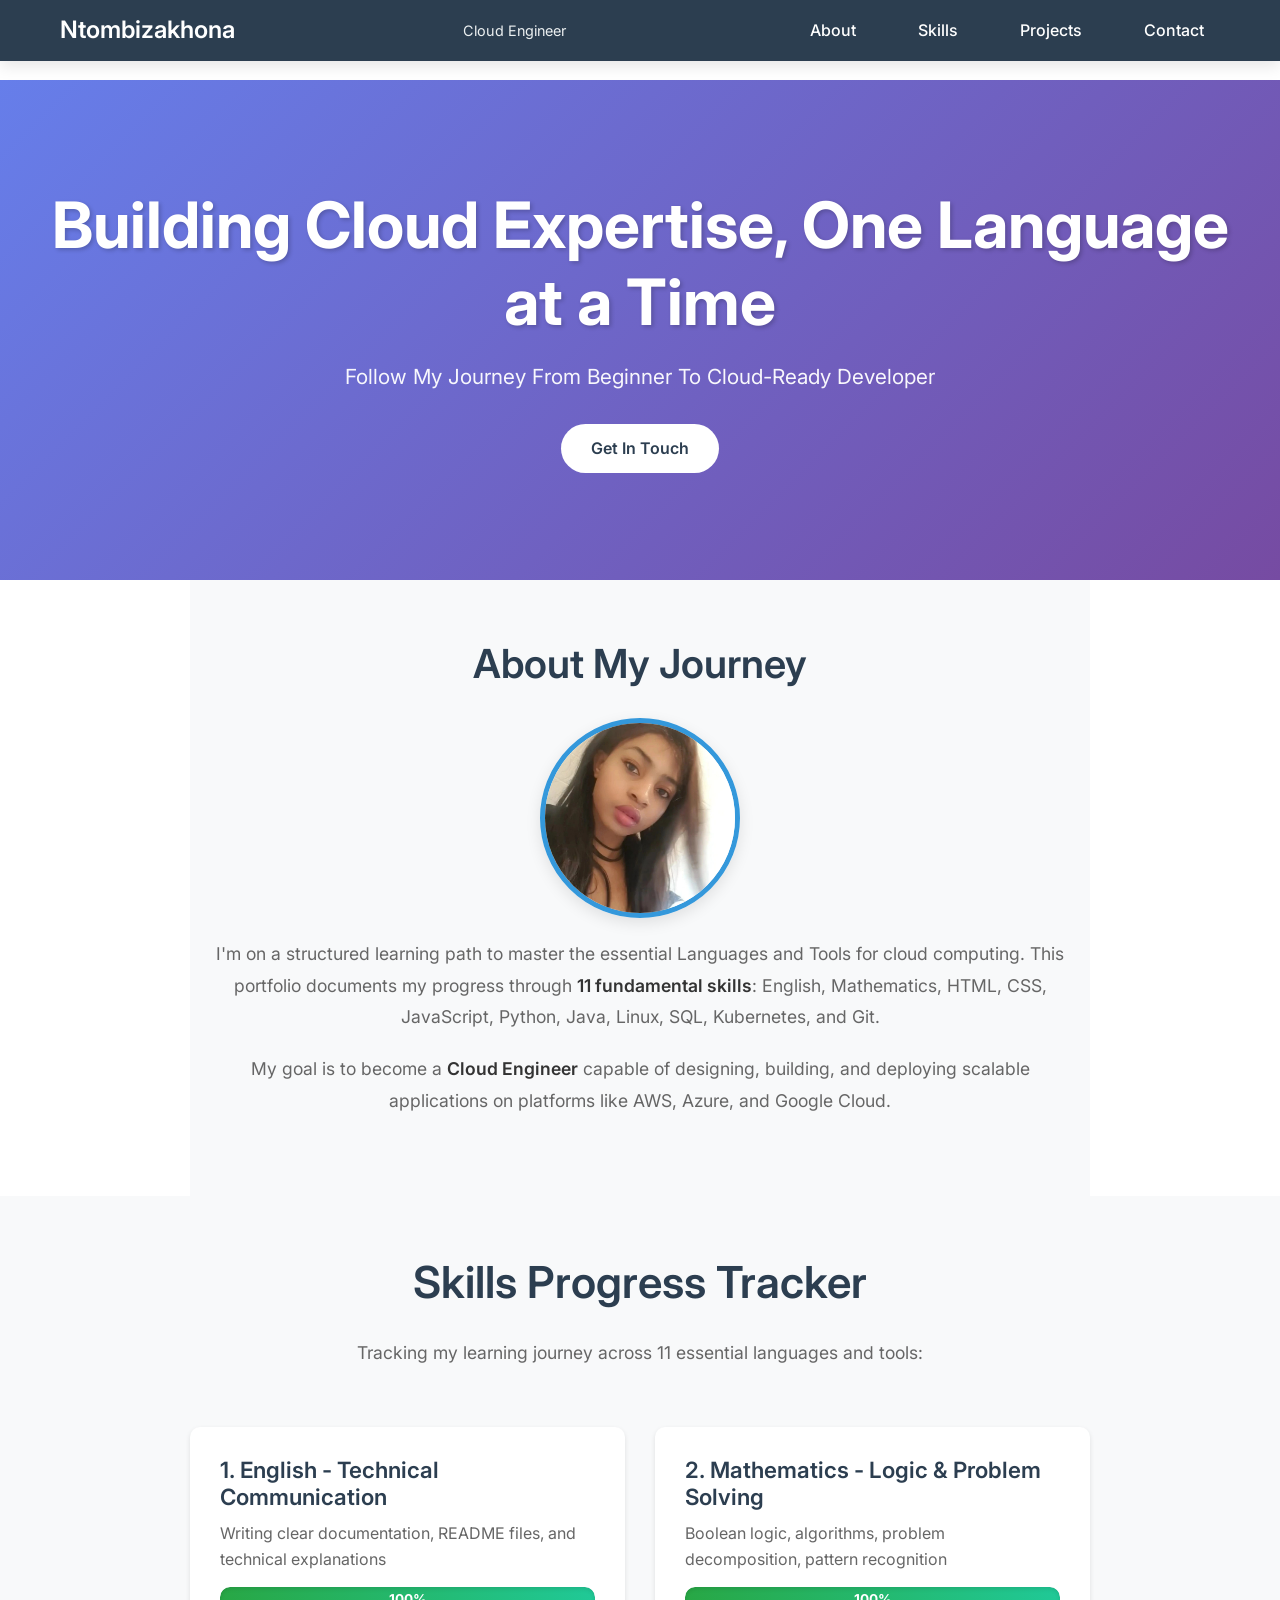
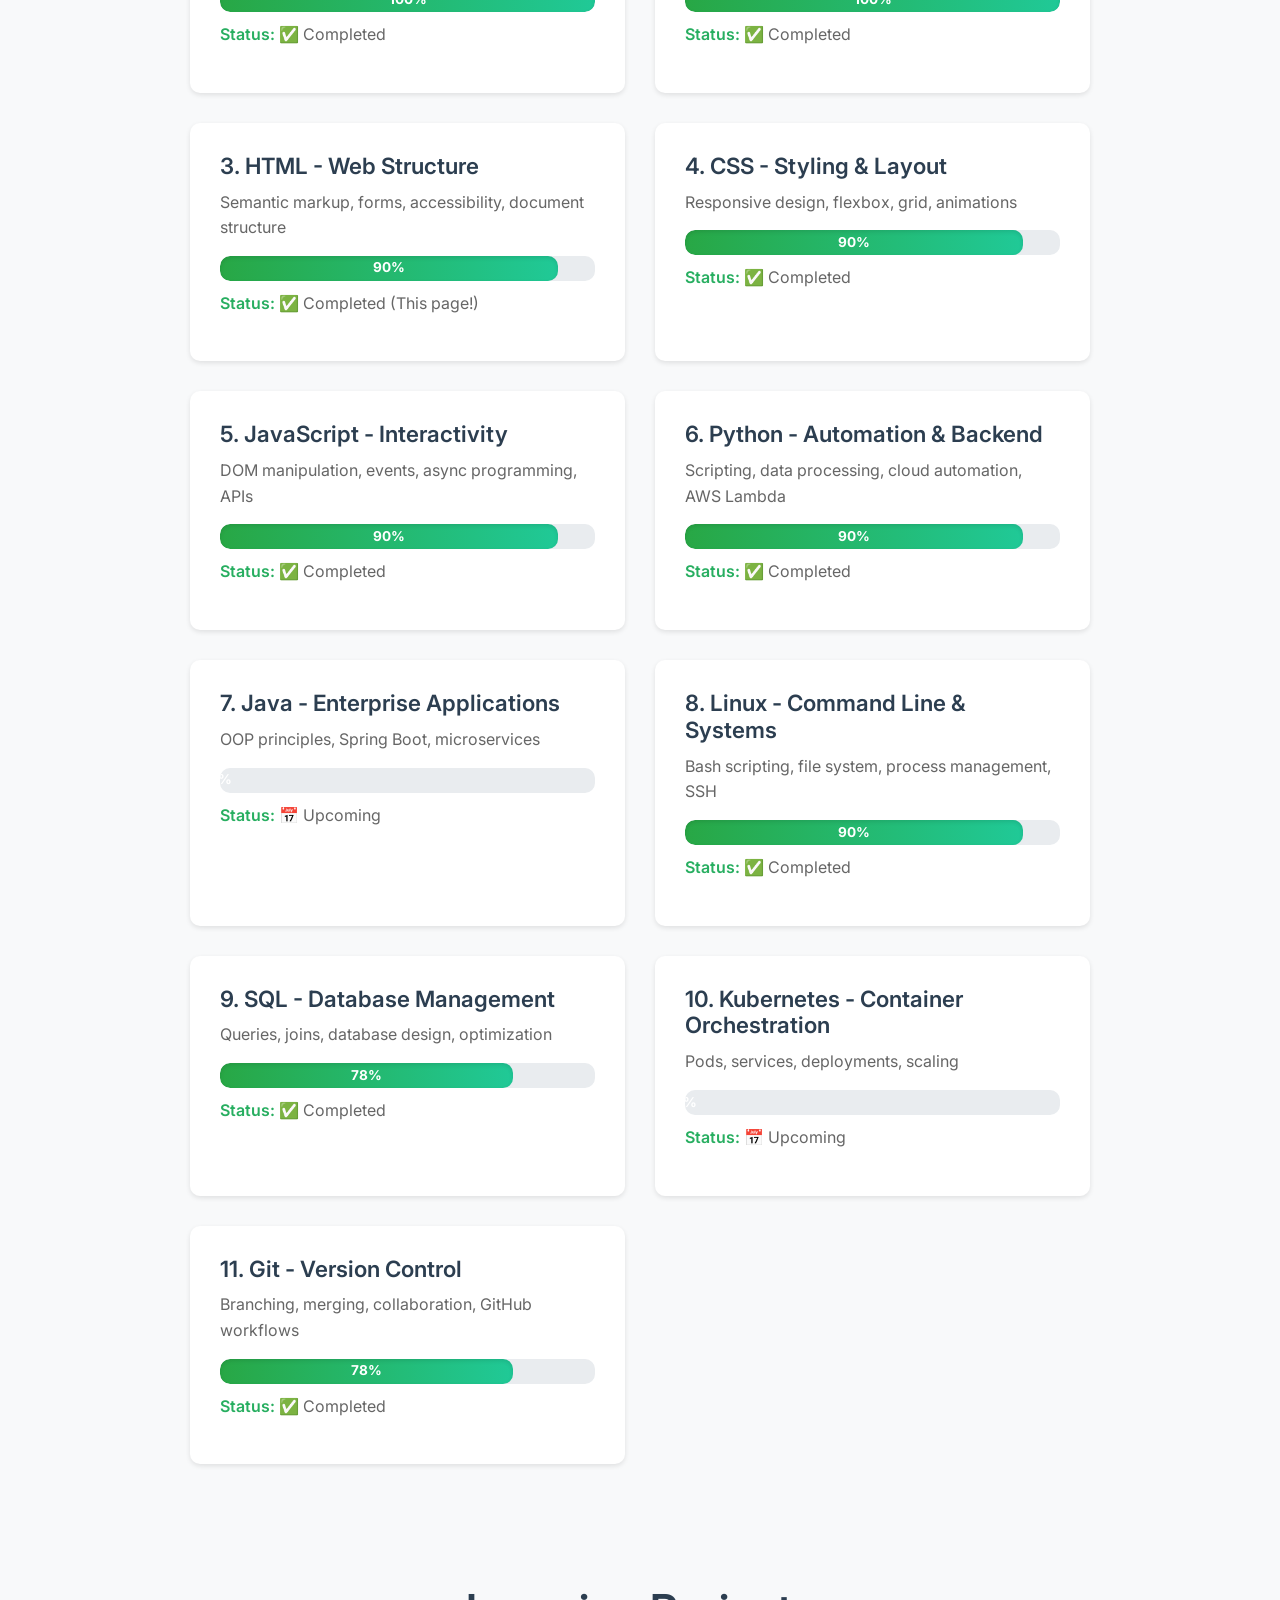
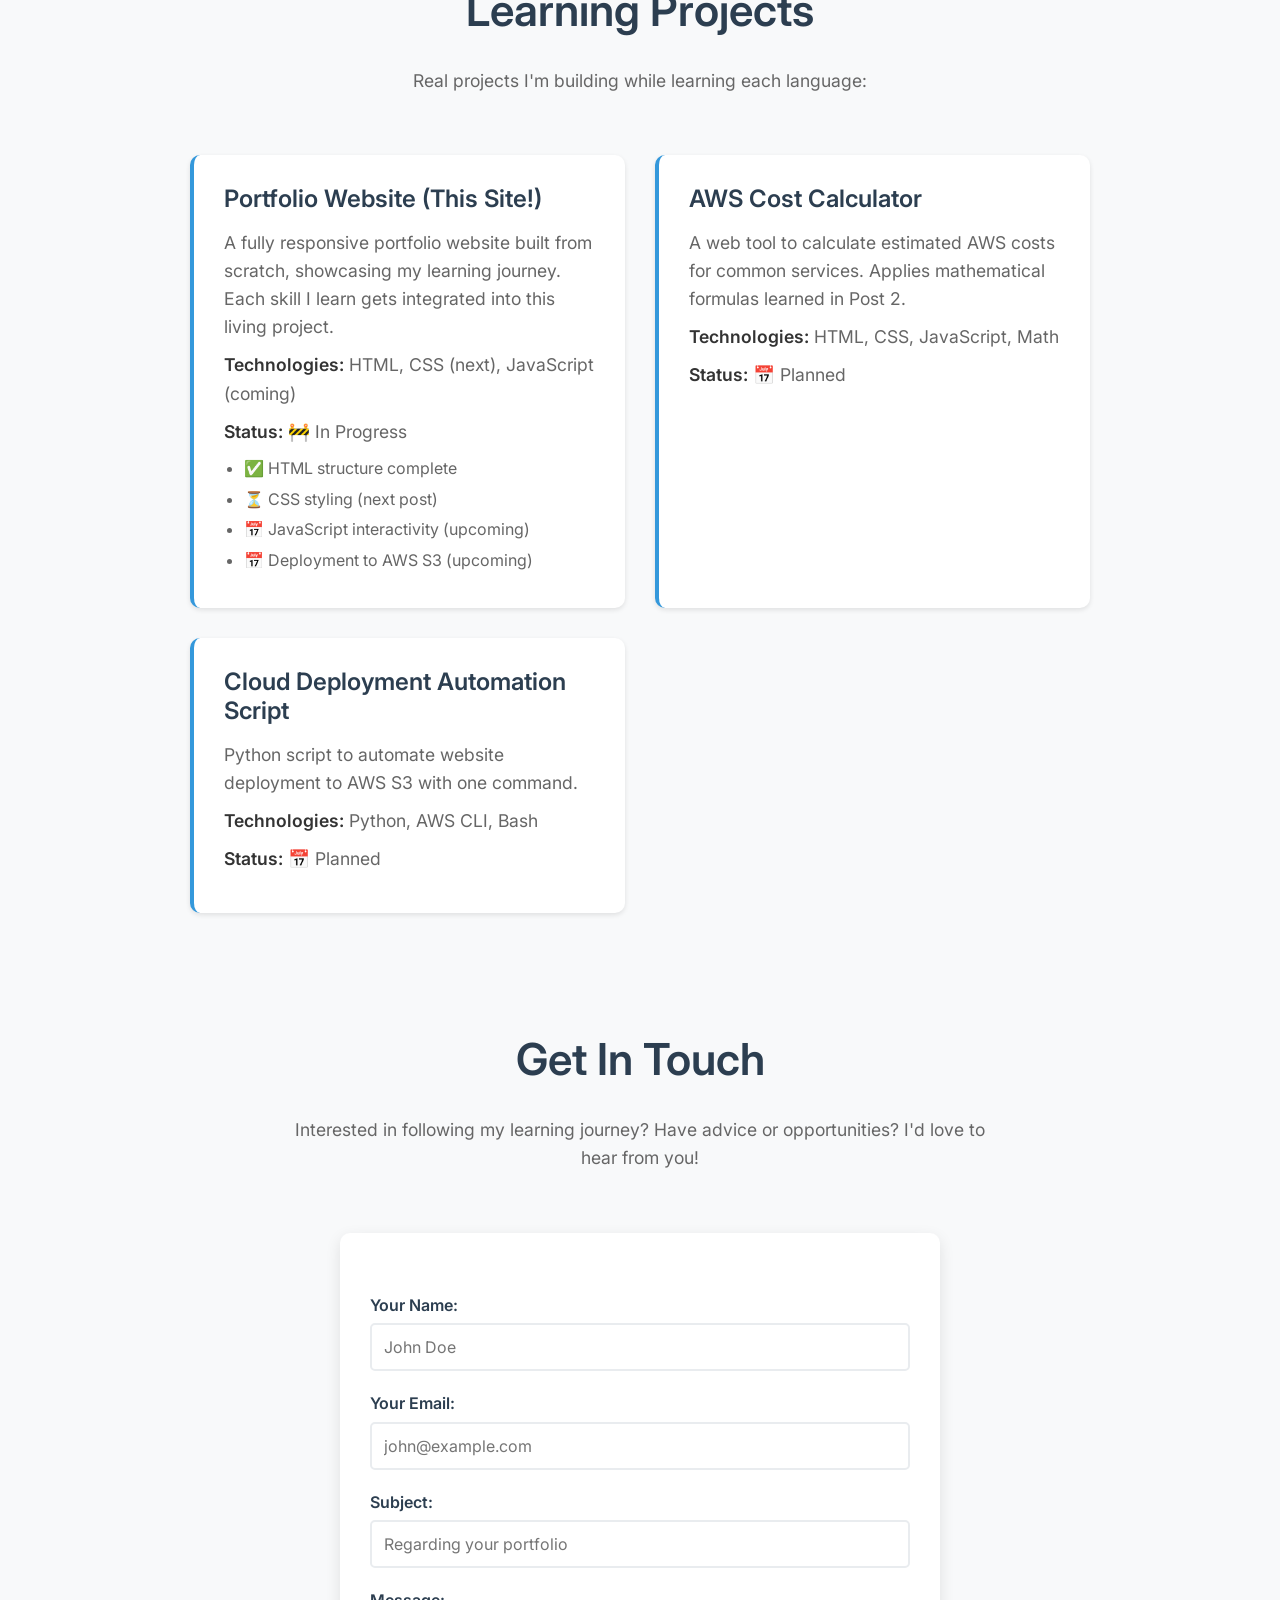
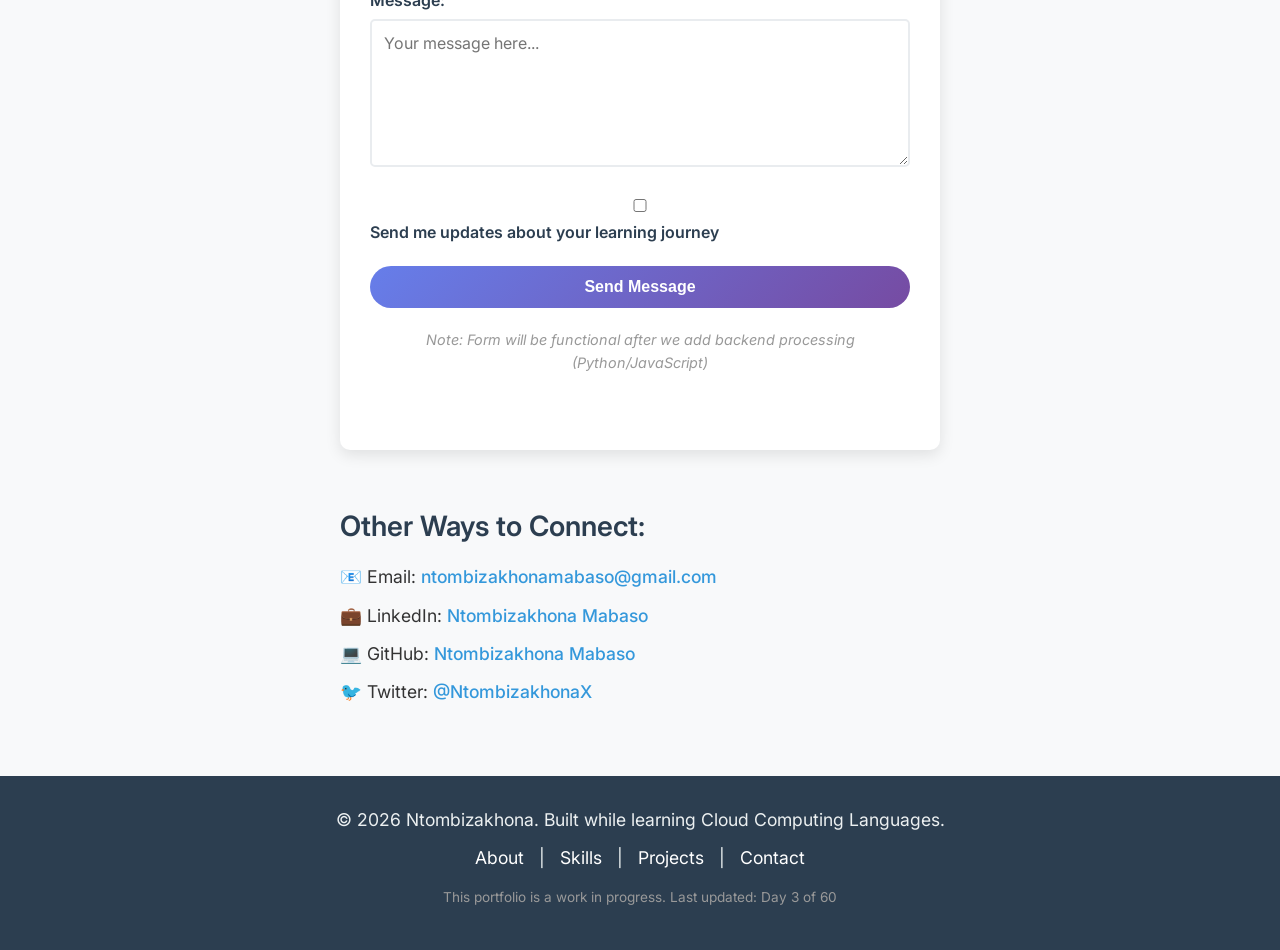
==== frontend/index.html @ 3ef0abd0 "Add backend and frontend for deployment" ====
<!DOCTYPE html>
<html lang="en">
<head>
    <meta charset="UTF-8">
    <meta name="viewport" content="width=device-width, initial-scale=1.0">
    <title>Ntombizakhona - Cloud Engineer Portfolio</title>
    <meta name="description" content="Portfolio showcasing my journey learning cloud computing and essential programming languages">
    <meta charset="UTF-8">
    <meta name="viewport" content="width=device-width, initial-scale=1.0">
    <title>Ntombizakhona - Cloud Developer Portfolio</title> 
    <!-- Link to CSS file -->
    <link rel="stylesheet" href="css/styles.css">
    <link rel="preconnect" href="https://fonts.googleapis.com">
    <link rel="preconnect" href="https://fonts.gstatic.com" crossorigin>
    <link href="https://fonts.googleapis.com/css2?family=Inter:wght@400;500;600;700&display=swap" rel="stylesheet">
    <link rel="icon" type="image/png" href="/images/favicon.png">
</head>
<body>
    
    <!-- Navigation Header -->
    <header>
        <nav>
            <h1>Ntombizakhona</h1>
            <p>Cloud Engineer</p>
            <ul>
                <li><a href="#about">About</a></li>
                <li><a href="#skills">Skills</a></li>
                <li><a href="#projects">Projects</a></li>
                <li><a href="#contact">Contact</a></li>
            </ul>
        </nav>
    </header>

    <!-- Main Content -->
    <main>
        
        <!-- Hero Section -->
        <section id="hero">
            <h1>Building Cloud Expertise, One Language at a Time</h1>
            <p>Follow My Journey From Beginner To Cloud-Ready Developer</p>
            <a href="#contact">Get In Touch</a>
        </section>

        <!-- About Section -->
        <section id="about">
            <h2>About My Journey</h2>
            <img src="images/profile.jpg" alt="Ntombizakhona - Profile Photo" width="200">
            <p>
                I'm on a structured learning path to master the essential Languages and Tools for cloud computing. 
                This portfolio documents my progress through <strong>11 fundamental skills</strong>: English, 
                Mathematics, HTML, CSS, JavaScript, Python, Java, Linux, SQL, Kubernetes, and Git.
            </p>
            <p>
                My goal is to become a <strong>Cloud Engineer</strong> capable of designing, building, and 
                deploying scalable applications on platforms like AWS, Azure, and Google Cloud.
            </p>
        </section>

        <!-- Skills Section -->
        <section id="skills">
            <h2>Skills Progress Tracker</h2>
            <p>Tracking my learning journey across 11 essential languages and tools:</p>
            
            <div class="skill-list">
                
                <!-- Skill 1: English -->
                <article class="skill-item">
                    <h3>1. English - Technical Communication</h3>
                    <p>Writing clear documentation, README files, and technical explanations</p>
                    <div class="progress-bar">
                        <div class="progress" data-skill="english" style="width: 100%">100%</div>
                    </div>
                    <p><strong>Status:</strong> ✅ Completed</p>
                </article>
                
                <!-- Skill 2: Mathematics -->
                <article class="skill-item">
                    <h3>2. Mathematics - Logic & Problem Solving</h3>
                    <p>Boolean logic, algorithms, problem decomposition, pattern recognition</p>
                    <div class="progress-bar">
                        <div class="progress" data-skill="mathematics" style="width: 100%">100%</div>
                    </div>
                    <p><strong>Status:</strong> ✅ Completed</p>
                </article>
                
                <!-- Skill 3: HTML -->
                <article class="skill-item">
                    <h3>3. HTML - Web Structure</h3>
                    <p>Semantic markup, forms, accessibility, document structure</p>
                    <div class="progress-bar">
                        <div class="progress" data-skill="html" style="width: 100%">100%</div>
                    </div>
                    <p><strong>Status:</strong> ✅ Completed (This page!)</p>
                </article>
                
                <!-- Skill 4: CSS -->
                <article class="skill-item">
                    <h3>4. CSS - Styling & Layout</h3>
                    <p>Responsive design, flexbox, grid, animations</p>
                    <div class="progress-bar">
                        <div class="progress" data-skill="css" style="width: 100%">0%</div>
                    </div>
                    <p><strong>Status:</strong> ✅ Completed</p>
                </article>
                
                <!-- Skill 5: JavaScript -->
                <article class="skill-item">
                    <h3>5. JavaScript - Interactivity</h3>
                    <p>DOM manipulation, events, async programming, APIs</p>
                    <div class="progress-bar">
                        <div class="progress" data-skill="javascript" style="width: 100%">100%</div>
                    </div>
                    <p><strong>Status:</strong> ✅ Completed</p>
                </article>
                
                <!-- Skill 6: Python -->
                <article class="skill-item">
                    <h3>6. Python - Automation & Backend</h3>
                    <p>Scripting, data processing, cloud automation, AWS Lambda</p>
                    <div class="progress-bar">
                        <div class="progress" data-skill="python"  style="width: 100%">100%</div>
                    </div>
                    <p><strong>Status:</strong> ✅ Completed</p>
                </article>
                
                <!-- Skill 7: Java -->
                <article class="skill-item">
                    <h3>7. Java - Enterprise Applications</h3>
                    <p>OOP principles, Spring Boot, microservices</p>
                    <div class="progress-bar">
                        <div class="progress" data-skill="Java"  style="width: 0%">0%</div>
                    </div>
                    <p><strong>Status:</strong> 📅 Upcoming</p>
                </article>
                
                <!-- Skill 8: Linux -->
                <article class="skill-item">
                    <h3>8. Linux - Command Line & Systems</h3>
                    <p>Bash scripting, file system, process management, SSH</p>
                    <div class="progress-bar">
                        <div class="progress" data-skill="linux"  style="width: 100%">100%</div>
                    </div>
                    <p><strong>Status:</strong> ✅ Completed</p>
                </article>
                
                <!-- Skill 9: SQL -->
                <article class="skill-item">
                    <h3>9. SQL - Database Management</h3>
                    <p>Queries, joins, database design, optimization</p>
                    <div class="progress-bar">
                        <div class="progress" data-skill="sql" style="width: 100%">100%</div>
                    </div>
                    <p><strong>Status:</strong> ✅ Completed</p>
                </article>
                
                <!-- Skill 10: Kubernetes -->
                <article class="skill-item">
                    <h3>10. Kubernetes - Container Orchestration</h3>
                    <p>Pods, services, deployments, scaling</p>
                    <div class="progress-bar">
                        <div class="progress" data-skill="kubernetes"  style="width: 0%">0%</div>
                    </div>
                    <p><strong>Status:</strong> 📅 Upcoming</p>
                </article>
                
                <!-- Skill 11: Git -->
                <article class="skill-item">
                    <h3>11. Git - Version Control</h3>
                    <p>Branching, merging, collaboration, GitHub workflows</p>
                    <div class="progress-bar">
                        <div class="progress" data-skill="git" style="width: 0%">0%</div>
                    </div>
                    <p><strong>Status:</strong> ✅ Completed</p>
                </article>
                
            </div>
        </section>

        <!-- Projects Section -->
        <section id="projects">
            <h2>Learning Projects</h2>
            <p>Real projects I'm building while learning each language:</p>
            
            <div class="project-list">
                
                <!-- Project 1 -->
                <article class="project">
                    <h3>Portfolio Website (This Site!)</h3>
                    <p>
                        A fully responsive portfolio website built from scratch, showcasing my learning journey. 
                        Each skill I learn gets integrated into this living project.
                    </p>
                    <p><strong>Technologies:</strong> HTML, CSS (next), JavaScript (coming)</p>
                    <p><strong>Status:</strong> 🚧 In Progress</p>
                    <ul>
                        <li>✅ HTML structure complete</li>
                        <li>⏳ CSS styling (next post)</li>
                        <li>📅 JavaScript interactivity (upcoming)</li>
                        <li>📅 Deployment to AWS S3 (upcoming)</li>
                    </ul>
                </article>
                
                <!-- Project 2 (Placeholder) -->
                <article class="project">
                    <h3>AWS Cost Calculator</h3>
                    <p>
                        A web tool to calculate estimated AWS costs for common services. 
                        Applies mathematical formulas learned in Post 2.
                    </p>
                    <p><strong>Technologies:</strong> HTML, CSS, JavaScript, Math</p>
                    <p><strong>Status:</strong> 📅 Planned</p>
                </article>
                
                <!-- Project 3 (Placeholder) -->
                <article class="project">
                    <h3>Cloud Deployment Automation Script</h3>
                    <p>
                        Python script to automate website deployment to AWS S3 with one command.
                    </p>
                    <p><strong>Technologies:</strong> Python, AWS CLI, Bash</p>
                    <p><strong>Status:</strong> 📅 Planned</p>
                </article>
                
            </div>
        </section>

        <!-- Contact Section -->
        <section id="contact">
            <h2>Get In Touch</h2>
            <p>
                Interested in following my learning journey? Have advice or opportunities? 
                I'd love to hear from you!
            </p>
            
            <form action="#" method="POST">
                
                <div class="form-group">
                    <label for="name">Your Name:</label>
                    <input type="text" id="name" name="name" placeholder="John Doe" required>
                </div>
                
                <div class="form-group">
                    <label for="email">Your Email:</label>
                    <input type="email" id="email" name="email" placeholder="john@example.com" required>
                </div>
                
                <div class="form-group">
                    <label for="subject">Subject:</label>
                    <input type="text" id="subject" name="subject" placeholder="Regarding your portfolio">
                </div>
                
                <div class="form-group">
                    <label for="message">Message:</label>
                    <textarea id="message" name="message" rows="6" placeholder="Your message here..." required></textarea>
                </div>
                
                <div class="form-group">
                    <input type="checkbox" id="newsletter" name="newsletter">
                    <label for="newsletter">Send me updates about your learning journey</label>
                </div>
                
                <button type="submit">Send Message</button>
                <p><em>Note: Form will be functional after we add backend processing (Python/JavaScript)</em></p>
            </form>
            
            <div class="contact-info">
                <h3>Other Ways to Connect:</h3>
                <ul>
                    <li>📧 Email: <a href="mailto:your.email@example.com">ntombizakhonamabaso@gmail.com</a></li>
                    <li>💼 LinkedIn: <a href="https://linkedin.com/in/ntombizakhona" target="_blank">Ntombizakhona Mabaso</a></li>
                    <li>💻 GitHub: <a href="https://github.com/ntombizakhona" target="_blank">Ntombizakhona Mabaso</a></li>
                    <li>🐦 Twitter: <a href="https://twitter.com/NtombizakhonaX" target="_blank">@NtombizakhonaX</a></li>
                </ul>
            </div>
        </section>
    </main>

    <!-- Footer -->
    <footer>
        <p>&copy; 2026 Ntombizakhona. Built while learning Cloud Computing Languages.</p>
        <p>
            <a href="#about">About</a> | 
            <a href="#skills">Skills</a> | 
            <a href="#projects">Projects</a> | 
            <a href="#contact">Contact</a>
        </p>
        <p><small>This portfolio is a work in progress. Last updated: Day 3 of 60</small></p>
    </footer>
    <script src="js/main.js"></script>
</body>
</html>
---- frontend/css/styles.css ----
/* ===================================
   1. RESET AND BASE STYLES
   =================================== */

/* Box model fix + reset margins/padding */
* {
    margin: 0;
    padding: 0;
    box-sizing: border-box;
}

/* Root variables (color scheme) */
:root {
    /* Primary colors */
    --primary-dark: #2c3e50;
    --primary-light: #ecf0f1;
    
    /* Accent colors */
    --accent-blue: #3498db;
    --accent-blue-dark: #2980b9;
    --accent-purple: #9b59b6;
    --accent-green: #27ae60;
    
    /* Gradients */
    --gradient-hero: linear-gradient(135deg, #667eea 0%, #764ba2 100%);
    --gradient-button: linear-gradient(135deg, #667eea 0%, #764ba2 100%);
    --gradient-progress: linear-gradient(90deg, #28a745, #20c997);
    
    /* Neutral colors */
    --text-dark: #333333;
    --text-medium: #666666;
    --text-light: #999999;
    --background: #ffffff;
    --background-alt: #f8f9fa;
    --border-color: #e9ecef;
    
    /* Shadows */
    --shadow-sm: 0 2px 5px rgba(0,0,0,0.1);
    --shadow-md: 0 5px 15px rgba(0,0,0,0.1);
    --shadow-lg: 0 10px 30px rgba(0,0,0,0.15);
    
    /* Spacing */
    --spacing-xs: 10px;
    --spacing-sm: 20px;
    --spacing-md: 30px;
    --spacing-lg: 60px;
    --spacing-xl: 100px;
}

/* Body base styles */
body {
    font-family: 'Inter', -apple-system, BlinkMacSystemFont, 'Segoe UI', sans-serif;
    line-height: 1.6;
    color: var(--text-dark);
    background-color: var(--background);
    font-size: 16px;
}

/* Smooth scrolling for anchor links */
html {
    scroll-behavior: smooth;
}

/* Remove list styling */
ul {
    list-style: none;
}

/* Image defaults */
img {
    max-width: 100%;
    height: auto;
    display: block;
}

/* ===================================
   2. TYPOGRAPHY
   =================================== */

h1, h2, h3, h4, h5, h6 {
    font-weight: 600;
    line-height: 1.2;
    color: var(--primary-dark);
}

h1 {
    font-size: 3rem;
    margin-bottom: 1rem;
}

h2 {
    font-size: 2.5rem;
    margin-bottom: 0.75rem;
}

h3 {
    font-size: 1.75rem;
    margin-bottom: 0.5rem;
}

p {
    font-size: 1.1rem;
    margin-bottom: 1rem;
    color: var(--text-medium);
}

a {
    color: var(--accent-blue);
    text-decoration: none;
    transition: color 0.3s ease;
}
a:hover {
    color: var(--accent-blue-dark);
}

strong {
    font-weight: 600;
    color: var(--text-dark);
}

/* ===================================
   3. HEADER & NAVIGATION
   =================================== */

header {
    background-color: var(--primary-dark);
    color: white;
    padding: 1rem 0;
    position: fixed;
    top: 0;
    width: 100%;
    z-index: 1000;
    box-shadow: var(--shadow-md);
}

nav {
    display: flex;
    justify-content: space-between;
    align-items: center;
    max-width: 1200px;
    margin: 0 auto;
    padding: 0 var(--spacing-sm);
}

nav h1 {
    font-size: 1.5rem;
    font-weight: 600;
    color: white;
    margin: 0;
}

nav p {
    font-size: 0.9rem;
    color: var(--primary-light);
    margin: 0;
}

nav ul {
    display: flex;
    gap: var(--spacing-md);
}

nav a {
    color: white;
    font-weight: 500;
    padding: 0.5rem 1rem;
    border-radius: 5px;
    transition: background-color 0.3s ease;
}

nav a:hover {
    background-color: rgba(255, 255, 255, 0.1);
}

/* ===================================
   4. MAIN CONTENT
   =================================== */

main {
    margin-top: 80px; /* Account for fixed header */
}

section {
    padding: var(--spacing-lg) var(--spacing-sm);
}

/* Alternating section backgrounds */
section:nth-child(even) {
    background-color: var(--background-alt);
}

/* ===================================
   5. HERO SECTION
   =================================== */

#hero {
    background: var(--gradient-hero);
    color: white;
    text-align: center;
    padding: var(--spacing-xl) var(--spacing-sm);
    min-height: 500px;
    display: flex;
    flex-direction: column;
    justify-content: center;
    align-items: center;
}

#hero h1 {
    font-size: 3rem;
    font-weight: 700;
    color: white;
    margin-bottom: var(--spacing-sm);
    text-shadow: 2px 2px 4px rgba(0, 0, 0, 0.2);
}

#hero p {
    font-size: 1.3rem;
    max-width: 600px;
    margin: 0 auto var(--spacing-md);
    color: rgba(255, 255, 255, 0.95);
}

#hero a {
    display: inline-block;
    background: white;
    color: var(--primary-dark);
    padding: 12px 30px;
    border-radius: 50px;
    font-weight: 600;
    transition: transform 0.3s ease, box-shadow 0.3s ease;
}

#hero a:hover {
    transform: translateY(-3px);
    box-shadow: var(--shadow-lg);
}

/* ===================================
   6. ABOUT SECTION
   =================================== */

#about {
    max-width: 900px;
    margin: 0 auto;
    text-align: center;
}

#about h2 {
    font-size: 2.5rem;
    margin-bottom: var(--spacing-md);
}

#about img {
    width: 200px;
    height: 200px;
    border-radius: 50%;
    margin: 0 auto var(--spacing-sm);
    border: 5px solid var(--accent-blue);
    box-shadow: var(--shadow-md);
}

#about p {
    font-size: 1.1rem;
    line-height: 1.8;
    margin-bottom: var(--spacing-sm);
    text-align: center;
}

/* ===================================
   7. SKILLS SECTION
   =================================== */

#skills {
    background-color: var(--background-alt);
}

#skills h2 {
    text-align: center;
    margin-bottom: var(--spacing-md);
}

#skills > p {
    text-align: center;
    font-size: 1.1rem;
    max-width: 700px;
    margin: 0 auto var(--spacing-lg);
}

.skill-list {
    max-width: 900px;
    margin: 0 auto;
    display: grid;
    gap: var(--spacing-md);
}

.skill-item {
    background: white;
    padding: var(--spacing-md);
    border-radius: 10px;
    box-shadow: var(--shadow-sm);
    transition: transform 0.3s ease, box-shadow 0.3s ease;
}

.skill-item:hover {
    transform: translateY(-5px);
    box-shadow: var(--shadow-md);
}

.skill-item h3 {
    color: var(--primary-dark);
    margin-bottom: var(--spacing-xs);
    font-size: 1.4rem;
}

.skill-item p {
    color: var(--text-medium);
    margin-bottom: 15px;
    font-size: 1rem;
}

.skill-item strong {
    color: var(--accent-green);
    font-weight: 600;
}

/* Progress Bar */
.progress-bar {
    background-color: var(--border-color);
    border-radius: 10px;
    height: 25px;
    overflow: hidden;
    margin-bottom: var(--spacing-xs);
}

.progress {
    background: var(--gradient-progress);
    height: 100%;
    border-radius: 10px;
    display: flex;
    align-items: center;
    justify-content: center;
    color: white;
    font-weight: bold;
    font-size: 0.85rem;
    transition: width 1s ease-in-out;
    box-shadow: inset 0 2px 4px rgba(0, 0, 0, 0.1);
}

/* ===================================
   8. PROJECTS SECTION
   =================================== */

#projects h2 {
    text-align: center;
    margin-bottom: var(--spacing-md);
}

#projects > p {
    text-align: center;
    font-size: 1.1rem;
    max-width: 700px;
    margin: 0 auto var(--spacing-lg);
}

.project-list {
    max-width: 900px;
    margin: 0 auto;
    display: grid;
    gap: var(--spacing-md);
}

.project {
    background: white;
    padding: var(--spacing-md);
    border-radius: 10px;
    box-shadow: var(--shadow-sm);
    border-left: 4px solid var(--accent-blue);
    transition: transform 0.3s ease, box-shadow 0.3s ease;
}

.project:hover {
    transform: translateX(5px);
    box-shadow: var(--shadow-md);
}

.project h3 {
    color: var(--primary-dark);
    margin-bottom: 15px;
    font-size: 1.5rem;
}

.project p {
    color: var(--text-medium);
    margin-bottom: var(--spacing-xs);
}

.project ul {
    list-style: disc;
    margin-left: 20px;
    color: var(--text-medium);
}

.project ul li {
    margin-bottom: 5px;
}

/* ===================================
   9. CONTACT SECTION
   =================================== */

#contact {
    background-color: var(--background-alt);
    text-align: center;
}

#contact h2 {
    margin-bottom: var(--spacing-md);
}

#contact > p {
    font-size: 1.1rem;
    max-width: 700px;
    margin: 0 auto var(--spacing-lg);
}

form {
    max-width: 600px;
    margin: 0 auto var(--spacing-lg);
    background: white;
    padding: var(--spacing-lg) var(--spacing-md);
    border-radius: 10px;
    box-shadow: var(--shadow-md);
    text-align: left;
}

.form-group {
    margin-bottom: var(--spacing-sm);
}

label {
    display: block;
    margin-bottom: 5px;
    font-weight: 600;
    color: var(--primary-dark);
}

input, textarea {
    width: 100%;
    padding: 12px;
    border: 2px solid var(--border-color);
    border-radius: 5px;
    font-size: 1rem;
    font-family: inherit;
    transition: border-color 0.3s ease, box-shadow 0.3s ease;
}

input:focus, textarea:focus {
    outline: none;
    border-color: var(--accent-blue);
    box-shadow: 0 0 0 3px rgba(52, 152, 219, 0.1);
}

textarea {
    resize: vertical;
    min-height: 120px;
}

button {
    background: var(--gradient-button);
    color: white;
    padding: 12px 30px;
    border: none;
    border-radius: 50px;
    font-size: 1rem;
    font-weight: 600;
    cursor: pointer;
    transition: transform 0.3s ease, box-shadow 0.3s ease;
    width: 100%;
}

button:hover {
    transform: translateY(-2px);
    box-shadow: var(--shadow-md);
}

button:active {
    transform: translateY(0);
}

form p {
    margin-top: var(--spacing-sm);
    font-size: 0.9rem;
    color: var(--text-light);
    text-align: center;
}

/* Contact info links */
.contact-info {
    max-width: 600px;
    margin: 0 auto;
    text-align: left;
}

.contact-info h3 {
    margin-bottom: var(--spacing-sm);
}

.contact-info ul {
    list-style: none;
}

.contact-info li {
    margin-bottom: var(--spacing-xs);
    font-size: 1.1rem;
}

.contact-info a {
    color: var(--accent-blue);
    font-weight: 500;
}

/* ===================================
   10. FOOTER
   =================================== */

footer {
    background-color: var(--primary-dark);
    color: white;
    text-align: center;
    padding: var(--spacing-md) var(--spacing-sm);
}

footer p {
    margin-bottom: var(--spacing-xs);
    color: var(--primary-light);
}

footer a {
    color: white;
    margin: 0 10px;
    transition: color 0.3s ease;
}

footer a:hover {
    color: var(--accent-blue);
}

footer small {
    font-size: 0.85rem;
    color: var(--text-light);
}

/* ===================================
   11. RESPONSIVE DESIGN
   =================================== */

/* Tablet (768px and up) */
@media (min-width: 768px) {
    /* Typography scaling */
    h1 {
        font-size: 3.5rem;
    }
    
    h2 {
        font-size: 2.75rem;
    }
    
    /* Skills grid - 2 columns */
    .skill-list {
        grid-template-columns: repeat(2, 1fr);
    }
    
    /* Hero adjustments */
    #hero h1 {
        font-size: 3.5rem;
    }
}

/* Desktop (1024px and up) */
@media (min-width: 1024px) {
    /* Larger typography */
    h1 {
        font-size: 4rem;
    }
    
    #hero h1 {
        font-size: 4rem;
    }
    
    /* Projects grid - 2 columns */
    .project-list {
        grid-template-columns: repeat(2, 1fr);
    }
}

/* Mobile (below 768px) */
@media (max-width: 767px) {
    /* Navigation stacking */
    nav {
        flex-direction: column;
        gap: var(--spacing-sm);
        padding: var(--spacing-sm);
    }
    
    nav ul {
        flex-wrap: wrap;
        justify-content: center;
        gap: 10px;
    }
    
    /* Adjust main margin for taller mobile header */
    main {
        margin-top: 140px;
    }
    
    /* Smaller hero */
    #hero {
        padding: var(--spacing-lg) var(--spacing-sm);
        min-height: 400px;
    }
    
    #hero h1 {
        font-size: 2rem;
    }
    
    #hero p {
        font-size: 1.1rem;
    }
    
    /* Section title sizing */
    section h2 {
        font-size: 2rem;
    }
    
    /* Form padding */
    form {
        padding: var(--spacing-md) var(--spacing-sm);
    }
}

/* Very small mobile (below 480px) */
@media (max-width: 479px) {
    /* Even smaller typography */
    #hero h1 {
        font-size: 1.75rem;
    }
    
    section h2 {
        font-size: 1.75rem;
    }
    
    /* Stack navigation vertically */
    nav ul {
        flex-direction: column;
        width: 100%;
    }
    
    nav a {
        display: block;
        text-align: center;
    }
    
    /* Further increase main margin */
    main {
        margin-top: 200px;
    }
}

/* ===================================
   12. UTILITY CLASSES
   =================================== */

.text-center {
    text-align: center;
}

.mt-1 { margin-top: var(--spacing-xs); }
.mt-2 { margin-top: var(--spacing-sm); }
.mt-3 { margin-top: var(--spacing-md); }
.mt-4 { margin-top: var(--spacing-lg); }
.mb-1 { margin-bottom: var(--spacing-xs); }
.mb-2 { margin-bottom: var(--spacing-sm); }
.mb-3 { margin-bottom: var(--spacing-md); }
.mb-4 { margin-bottom: var(--spacing-lg); }

.container {
    max-width: 1200px;
    margin: 0 auto;
    padding: 0 var(--spacing-sm);
}

/* ===================================
   JAVASCRIPT ANIMATION SUPPORT
   =================================== */

/* Smooth scrolling */
html {
    scroll-behavior: smooth;
}

/* Form message animations */
@keyframes slideIn {
    from {
        opacity: 0;
        transform: translateY(-20px);
    }
    to {
        opacity: 1;
        transform: translateY(0);
    }
}

@keyframes slideOut {
    from {
        opacity: 1;
        transform: translateY(0);
    }
    to {
        opacity: 0;
        transform: translateY(-20px);
    }
}

/* Progress bar animation */
.progress {
    transition: width 0.3s ease;
}

/* Skill items fade-in (controlled by JavaScript) */
.skill-item {
    transition: opacity 0.6s ease, transform 0.6s ease;
}

/* Project hover enhancement */
.project {
    transition: all 0.3s ease;
}

/* Scroll-to-top button hover (additional styles) */
.scroll-to-top:hover {
    box-shadow: 0 8px 20px rgba(0,0,0,0.4);
}

/* Form input focus states */
input:focus, textarea:focus {
    border-color: #3498db;
    box-shadow: 0 0 0 3px rgba(52, 152, 219, 0.1);
    transition: border-color 0.3s ease, box-shadow 0.3s ease;
}

/* Error state for inputs */
input.error, textarea.error {
    border-color: #e74c3c;
}
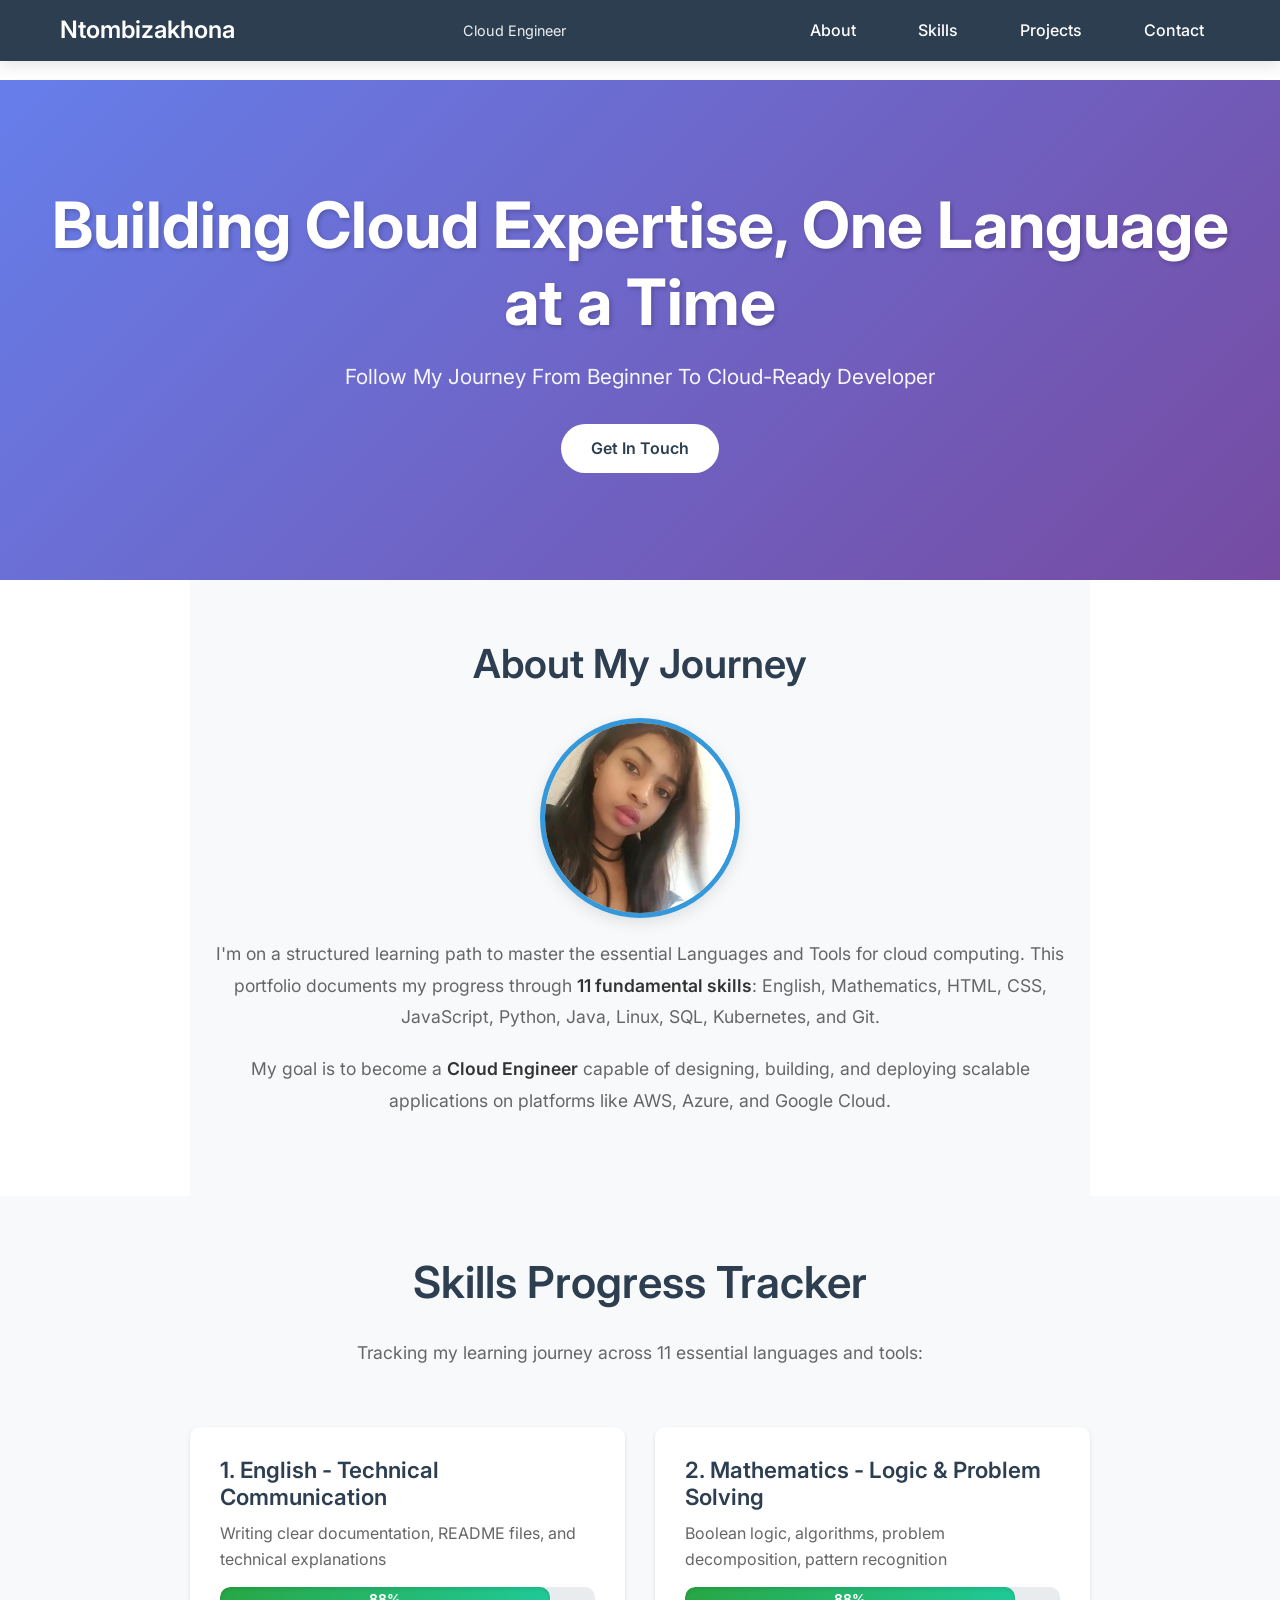
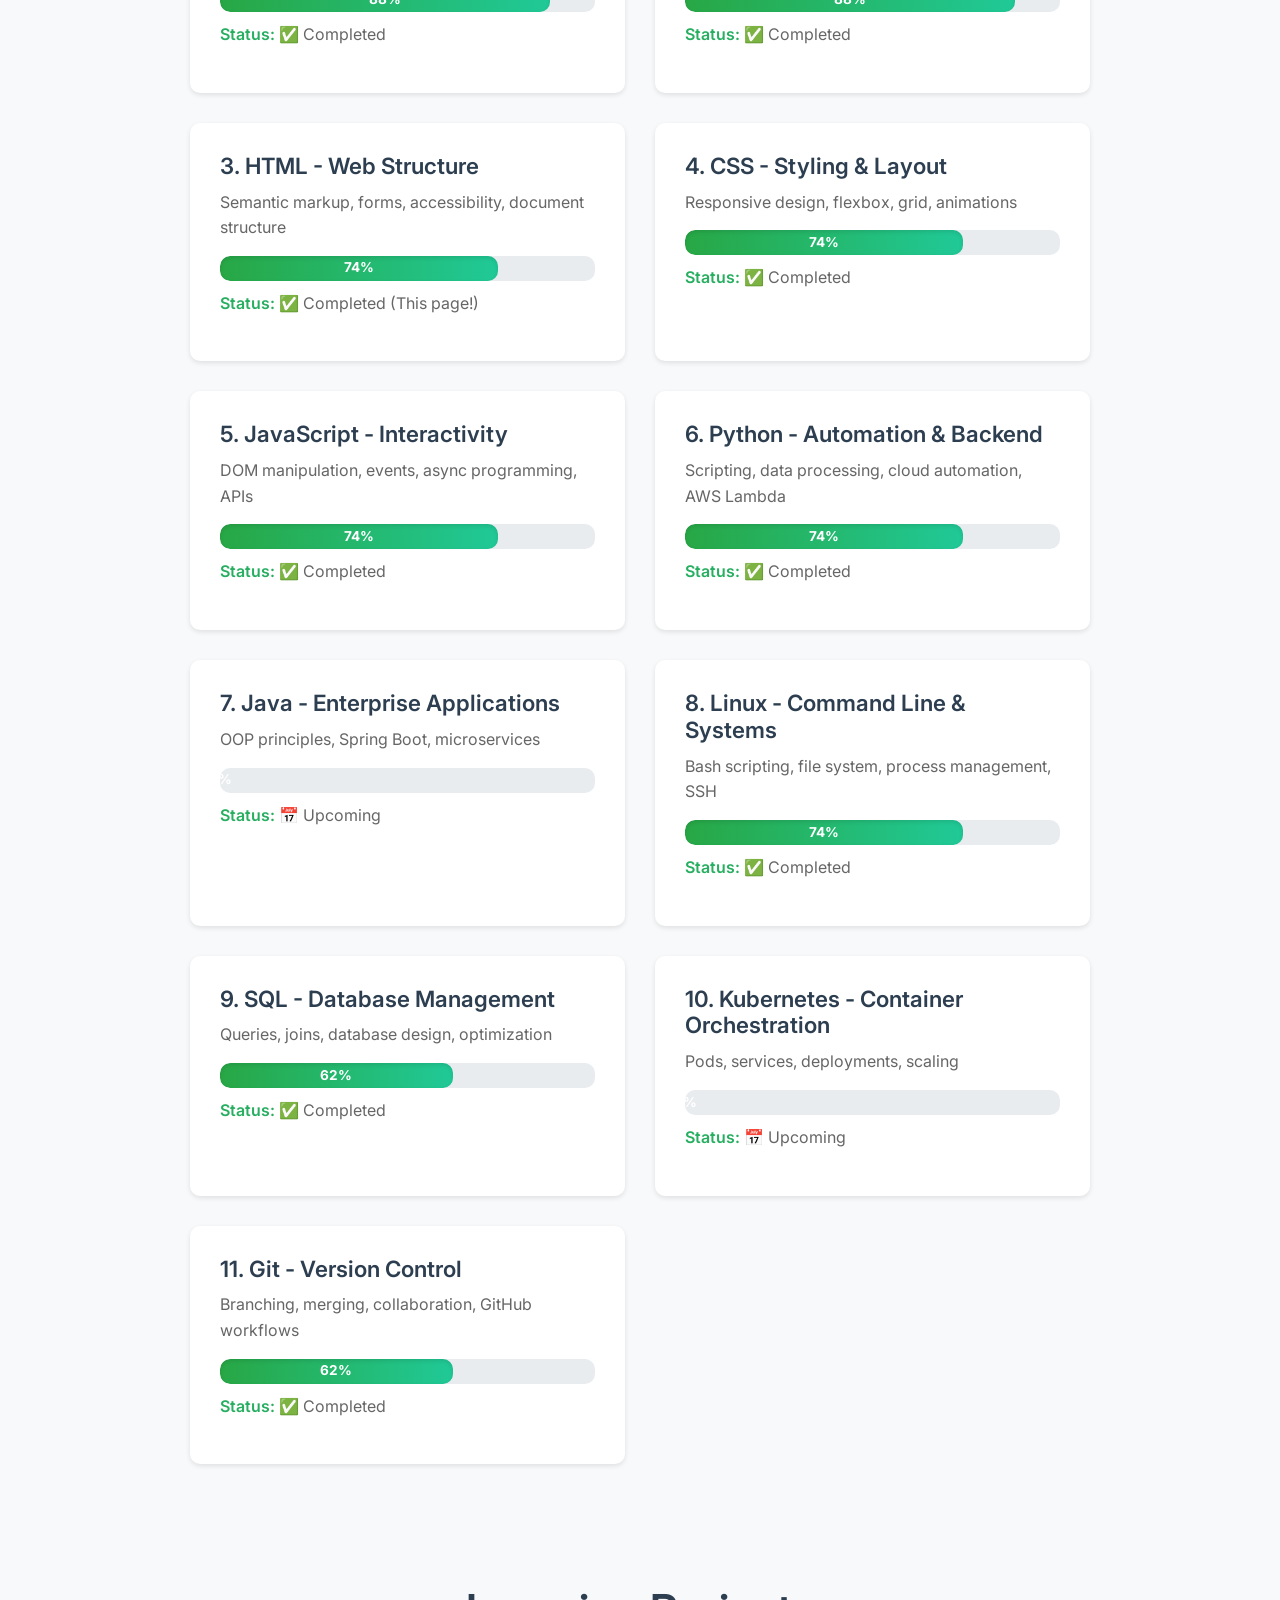
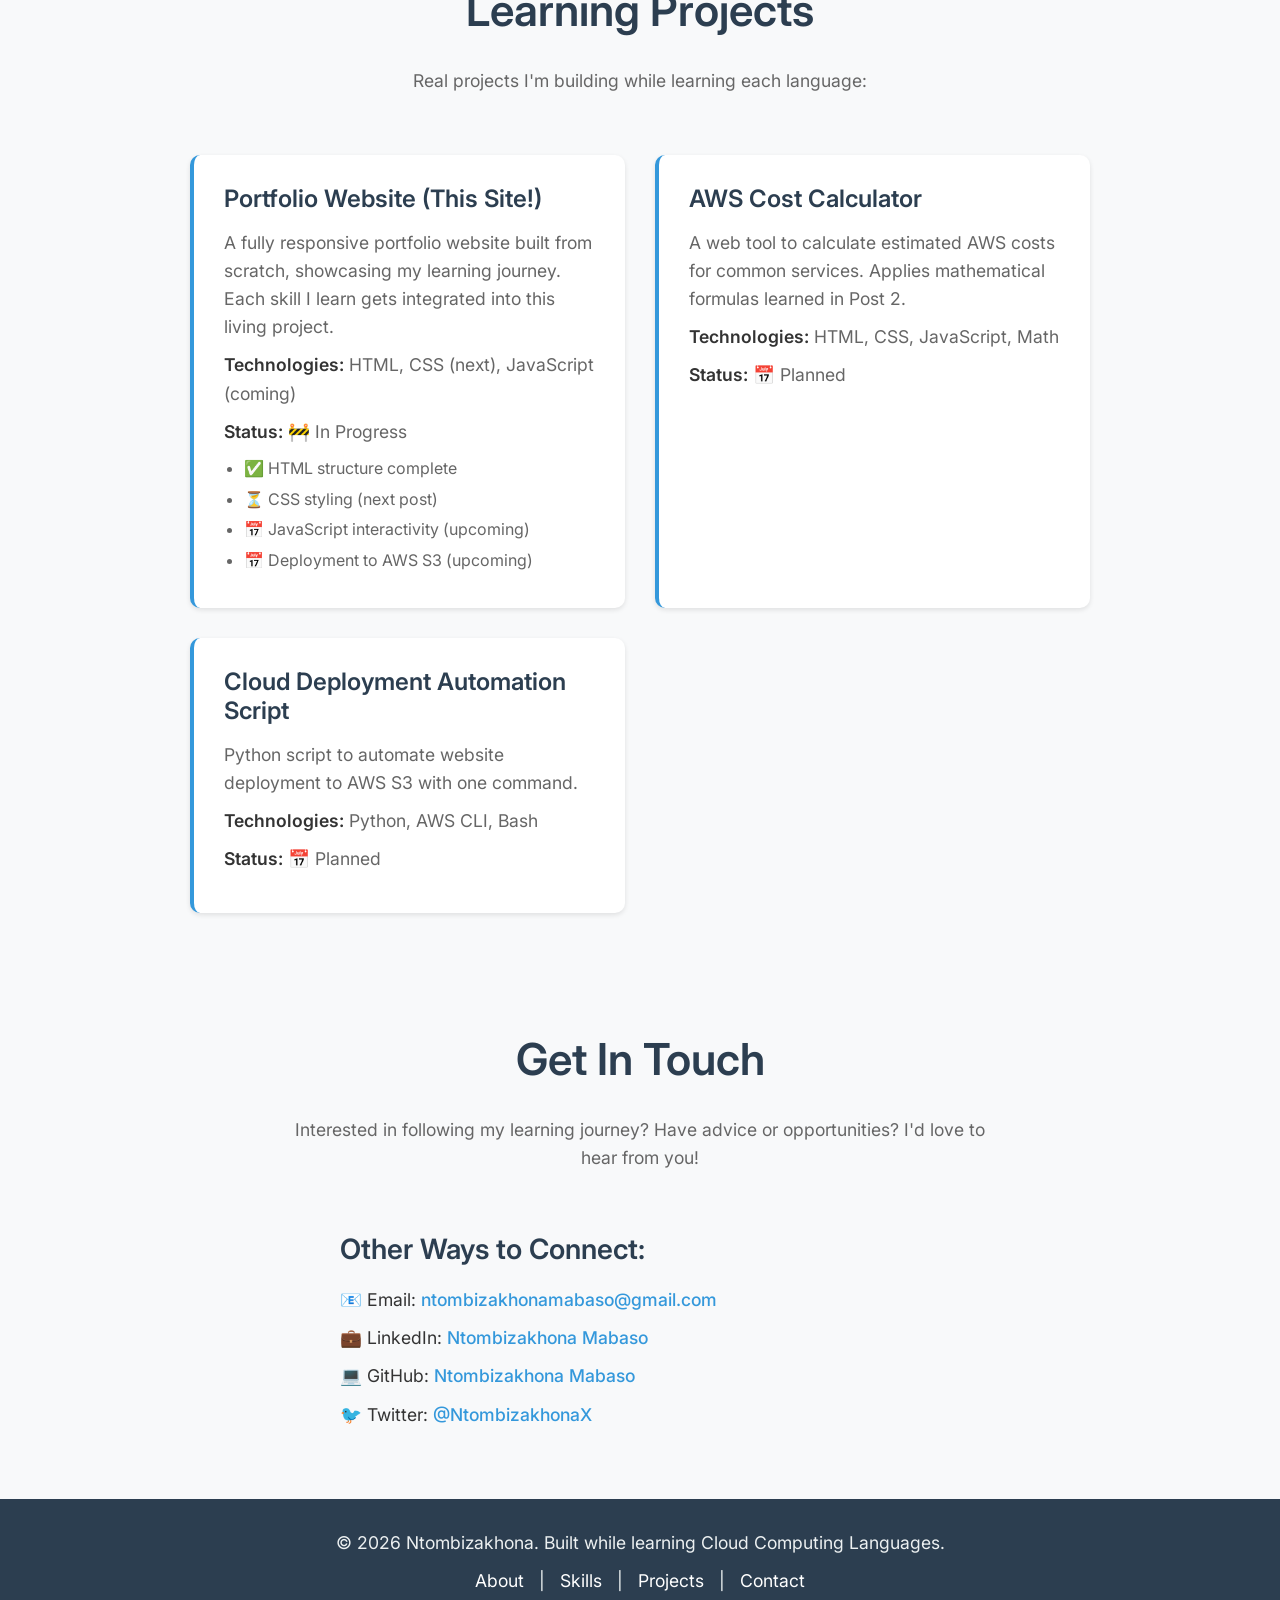
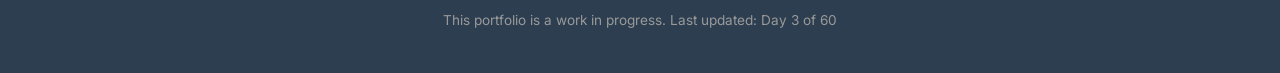
==== commit 01dd068a: "Publish frontend to GitHub Pages and fix contact form Deploy only frontend/ with GitHub's Pages acti" ====
--- a/frontend/index.html
+++ b/frontend/index.html
@@ -5,15 +5,12 @@
     <meta name="viewport" content="width=device-width, initial-scale=1.0">
     <title>Ntombizakhona - Cloud Engineer Portfolio</title>
     <meta name="description" content="Portfolio showcasing my journey learning cloud computing and essential programming languages">
-    <meta charset="UTF-8">
-    <meta name="viewport" content="width=device-width, initial-scale=1.0">
-    <title>Ntombizakhona - Cloud Developer Portfolio</title> 
     <!-- Link to CSS file -->
     <link rel="stylesheet" href="css/styles.css">
     <link rel="preconnect" href="https://fonts.googleapis.com">
     <link rel="preconnect" href="https://fonts.gstatic.com" crossorigin>
     <link href="https://fonts.googleapis.com/css2?family=Inter:wght@400;500;600;700&display=swap" rel="stylesheet">
-    <link rel="icon" type="image/png" href="/images/favicon.png">
+    <link rel="icon" type="image/png" href="images/favicon.png">
 </head>
 <body>
     
@@ -266,7 +263,7 @@
             <div class="contact-info">
                 <h3>Other Ways to Connect:</h3>
                 <ul>
-                    <li>📧 Email: <a href="mailto:your.email@example.com">ntombizakhonamabaso@gmail.com</a></li>
+                    <li>📧 Email: <a href="mailto:ntombizakhonamabaso@gmail.com">ntombizakhonamabaso@gmail.com</a></li>
                     <li>💼 LinkedIn: <a href="https://linkedin.com/in/ntombizakhona" target="_blank">Ntombizakhona Mabaso</a></li>
                     <li>💻 GitHub: <a href="https://github.com/ntombizakhona" target="_blank">Ntombizakhona Mabaso</a></li>
                     <li>🐦 Twitter: <a href="https://twitter.com/NtombizakhonaX" target="_blank">@NtombizakhonaX</a></li>
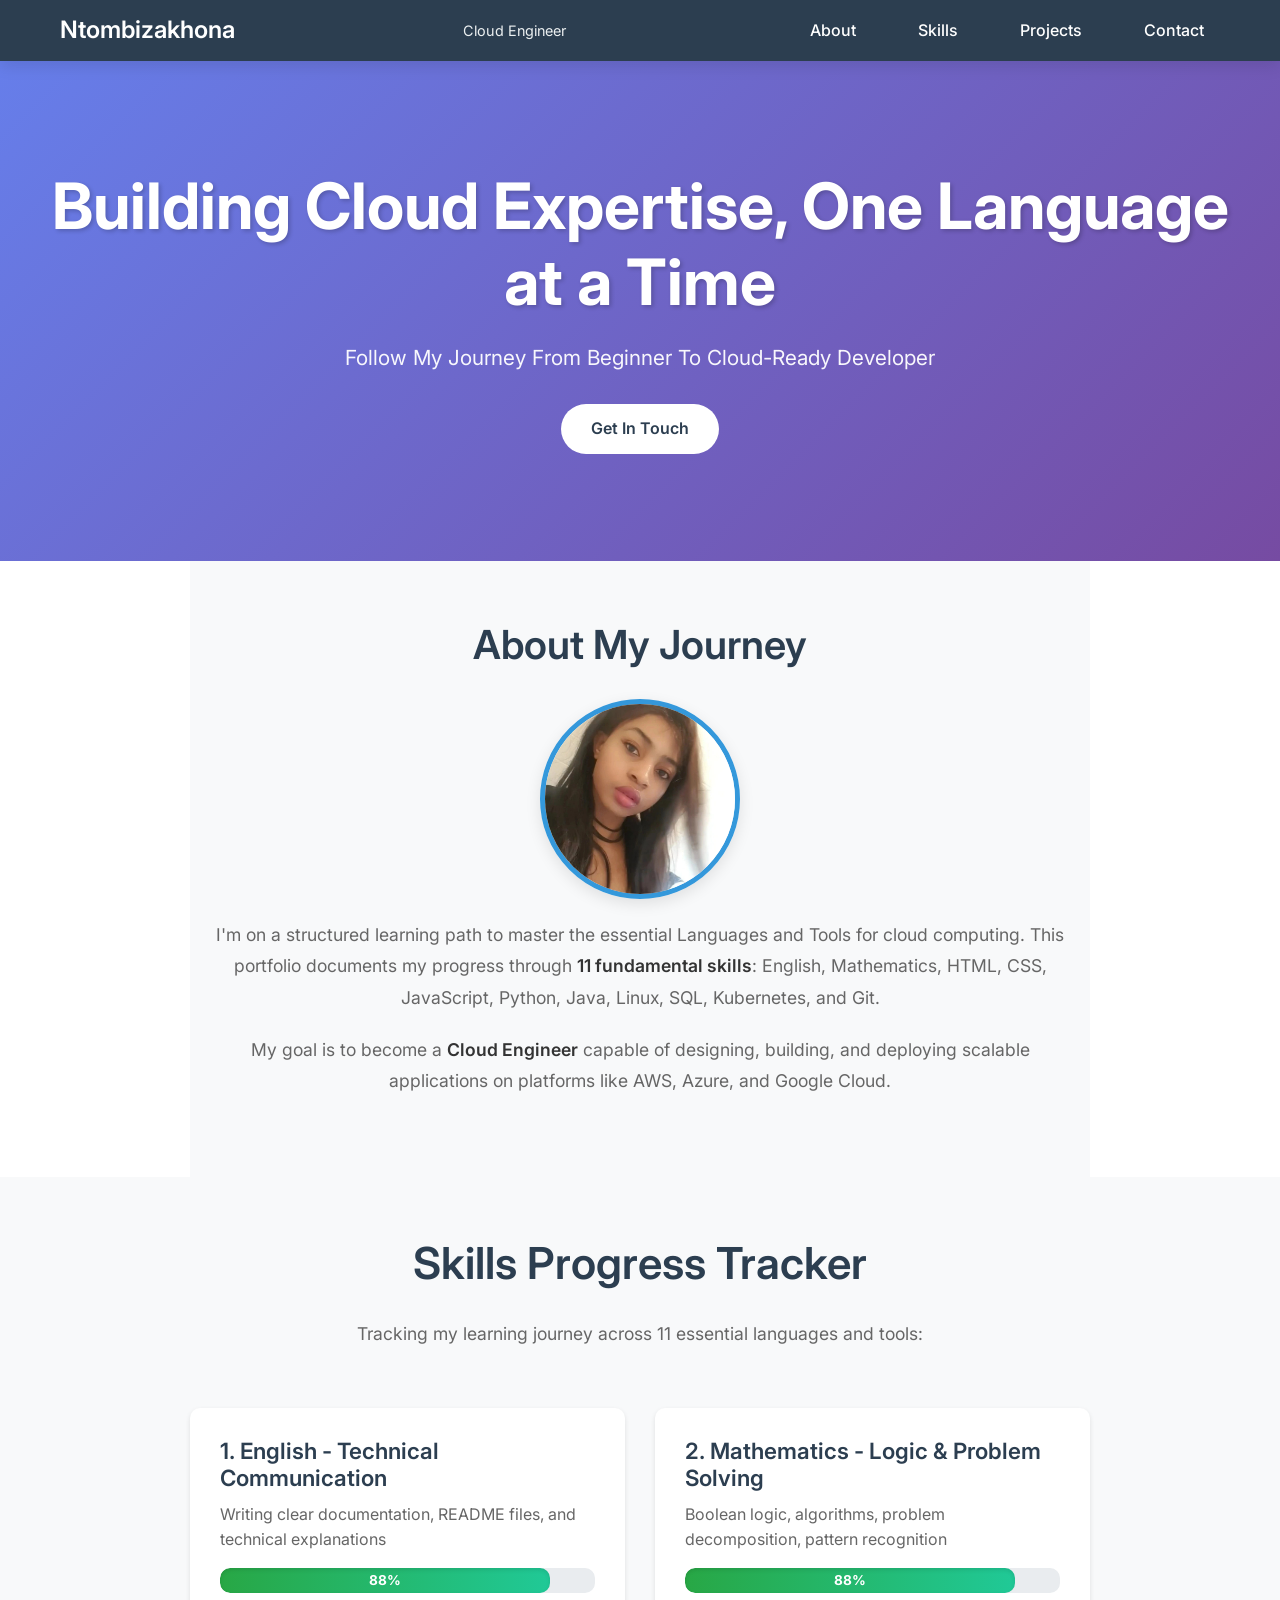
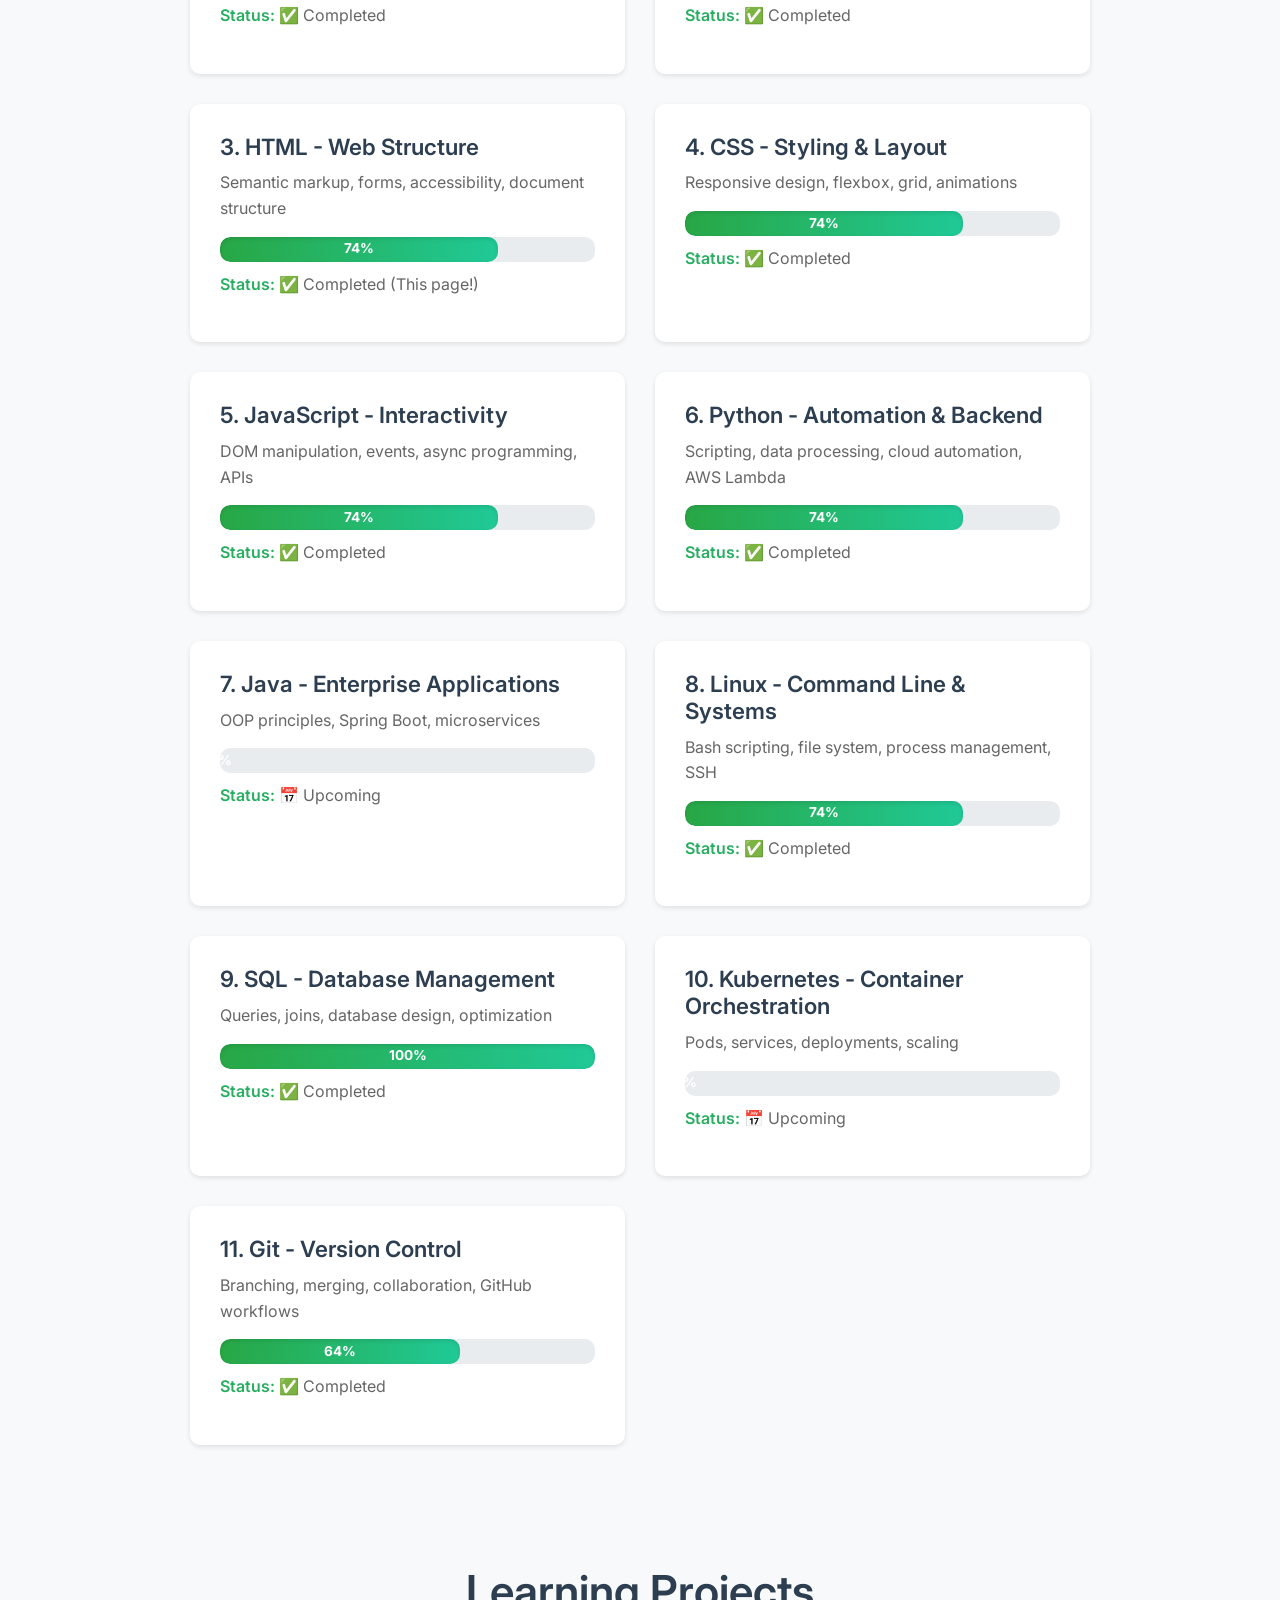
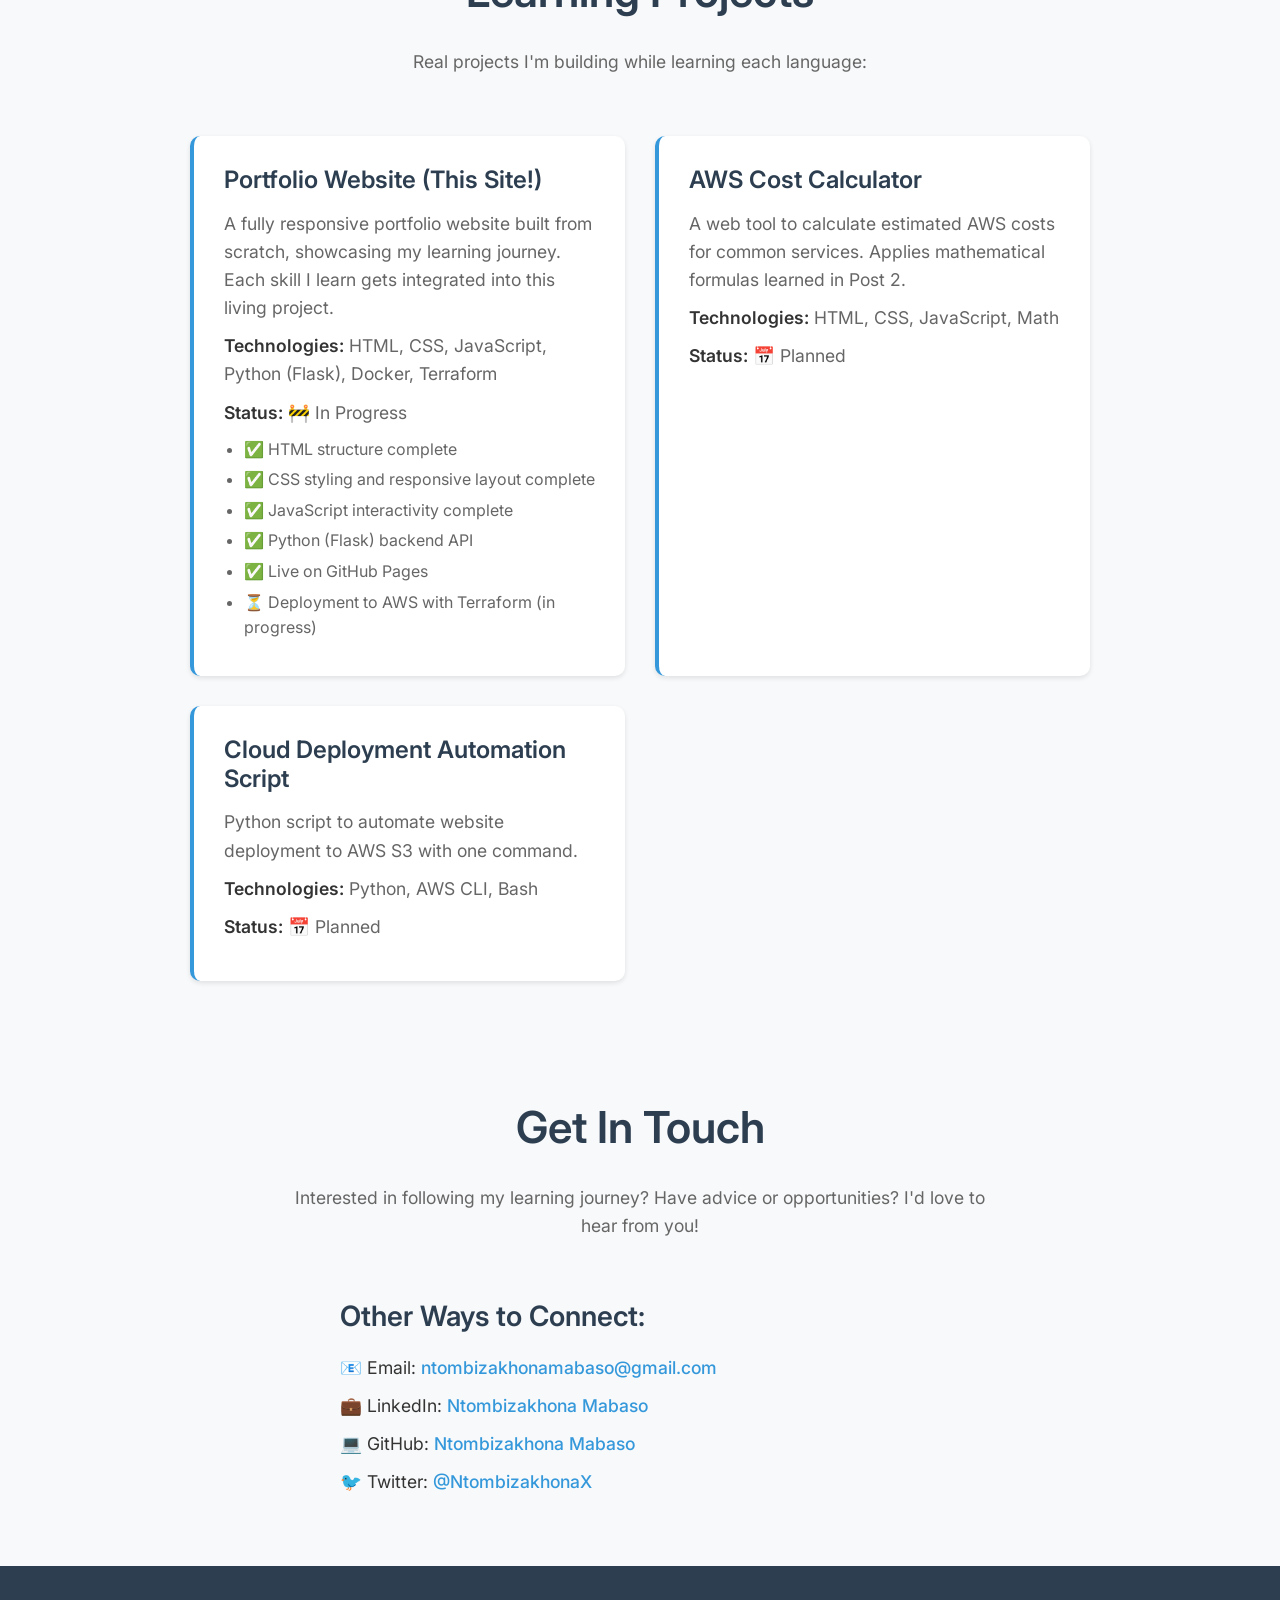
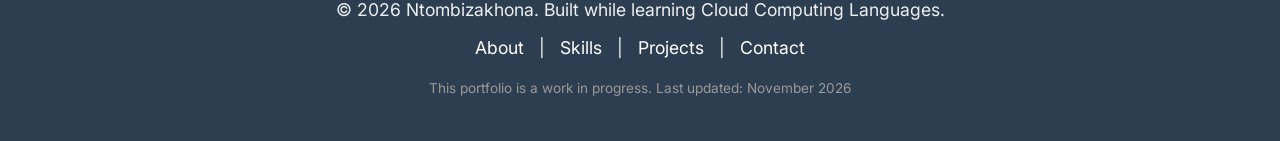
==== commit 6e53d6f3: "Fix header overlap on phones and refresh project text Make the header sticky so it no longer covers " ====
--- a/frontend/index.html
+++ b/frontend/index.html
@@ -187,13 +187,15 @@
                         A fully responsive portfolio website built from scratch, showcasing my learning journey. 
                         Each skill I learn gets integrated into this living project.
                     </p>
-                    <p><strong>Technologies:</strong> HTML, CSS (next), JavaScript (coming)</p>
+                    <p><strong>Technologies:</strong> HTML, CSS, JavaScript, Python (Flask), Docker, Terraform</p>
                     <p><strong>Status:</strong> 🚧 In Progress</p>
                     <ul>
                         <li>✅ HTML structure complete</li>
-                        <li>⏳ CSS styling (next post)</li>
-                        <li>📅 JavaScript interactivity (upcoming)</li>
-                        <li>📅 Deployment to AWS S3 (upcoming)</li>
+                        <li>✅ CSS styling and responsive layout complete</li>
+                        <li>✅ JavaScript interactivity complete</li>
+                        <li>✅ Python (Flask) backend API</li>
+                        <li>✅ Live on GitHub Pages</li>
+                        <li>⏳ Deployment to AWS with Terraform (in progress)</li>
                     </ul>
                 </article>
                 
@@ -257,7 +259,6 @@
                 </div>
                 
                 <button type="submit">Send Message</button>
-                <p><em>Note: Form will be functional after we add backend processing (Python/JavaScript)</em></p>
             </form>
             
             <div class="contact-info">
@@ -281,7 +282,7 @@
             <a href="#projects">Projects</a> | 
             <a href="#contact">Contact</a>
         </p>
-        <p><small>This portfolio is a work in progress. Last updated: Day 3 of 60</small></p>
+        <p><small>This portfolio is a work in progress. Last updated: November 2026</small></p>
     </footer>
     <script src="js/main.js"></script>
 </body>
--- a/frontend/css/styles.css
+++ b/frontend/css/styles.css
@@ -126,7 +126,9 @@
     background-color: var(--primary-dark);
     color: white;
     padding: 1rem 0;
-    position: fixed;
+    /* Sticky keeps the header at the top while scrolling, but it still takes up
+       its own space, so the page below never slides under it */
+    position: sticky;
     top: 0;
     width: 100%;
     z-index: 1000;
@@ -175,10 +177,6 @@
 /* ===================================
    4. MAIN CONTENT
    =================================== */
-
-main {
-    margin-top: 80px; /* Account for fixed header */
-}
 
 section {
     padding: var(--spacing-lg) var(--spacing-sm);
@@ -608,9 +606,10 @@
         gap: 10px;
     }
     
-    /* Adjust main margin for taller mobile header */
-    main {
-        margin-top: 140px;
+    /* The stacked menu is tall on phones, so let it scroll away with the page
+       instead of staying on screen */
+    header {
+        position: static;
     }
     
     /* Smaller hero */
@@ -658,11 +657,6 @@
     nav a {
         display: block;
         text-align: center;
-    }
-    
-    /* Further increase main margin */
-    main {
-        margin-top: 200px;
     }
 }
 
